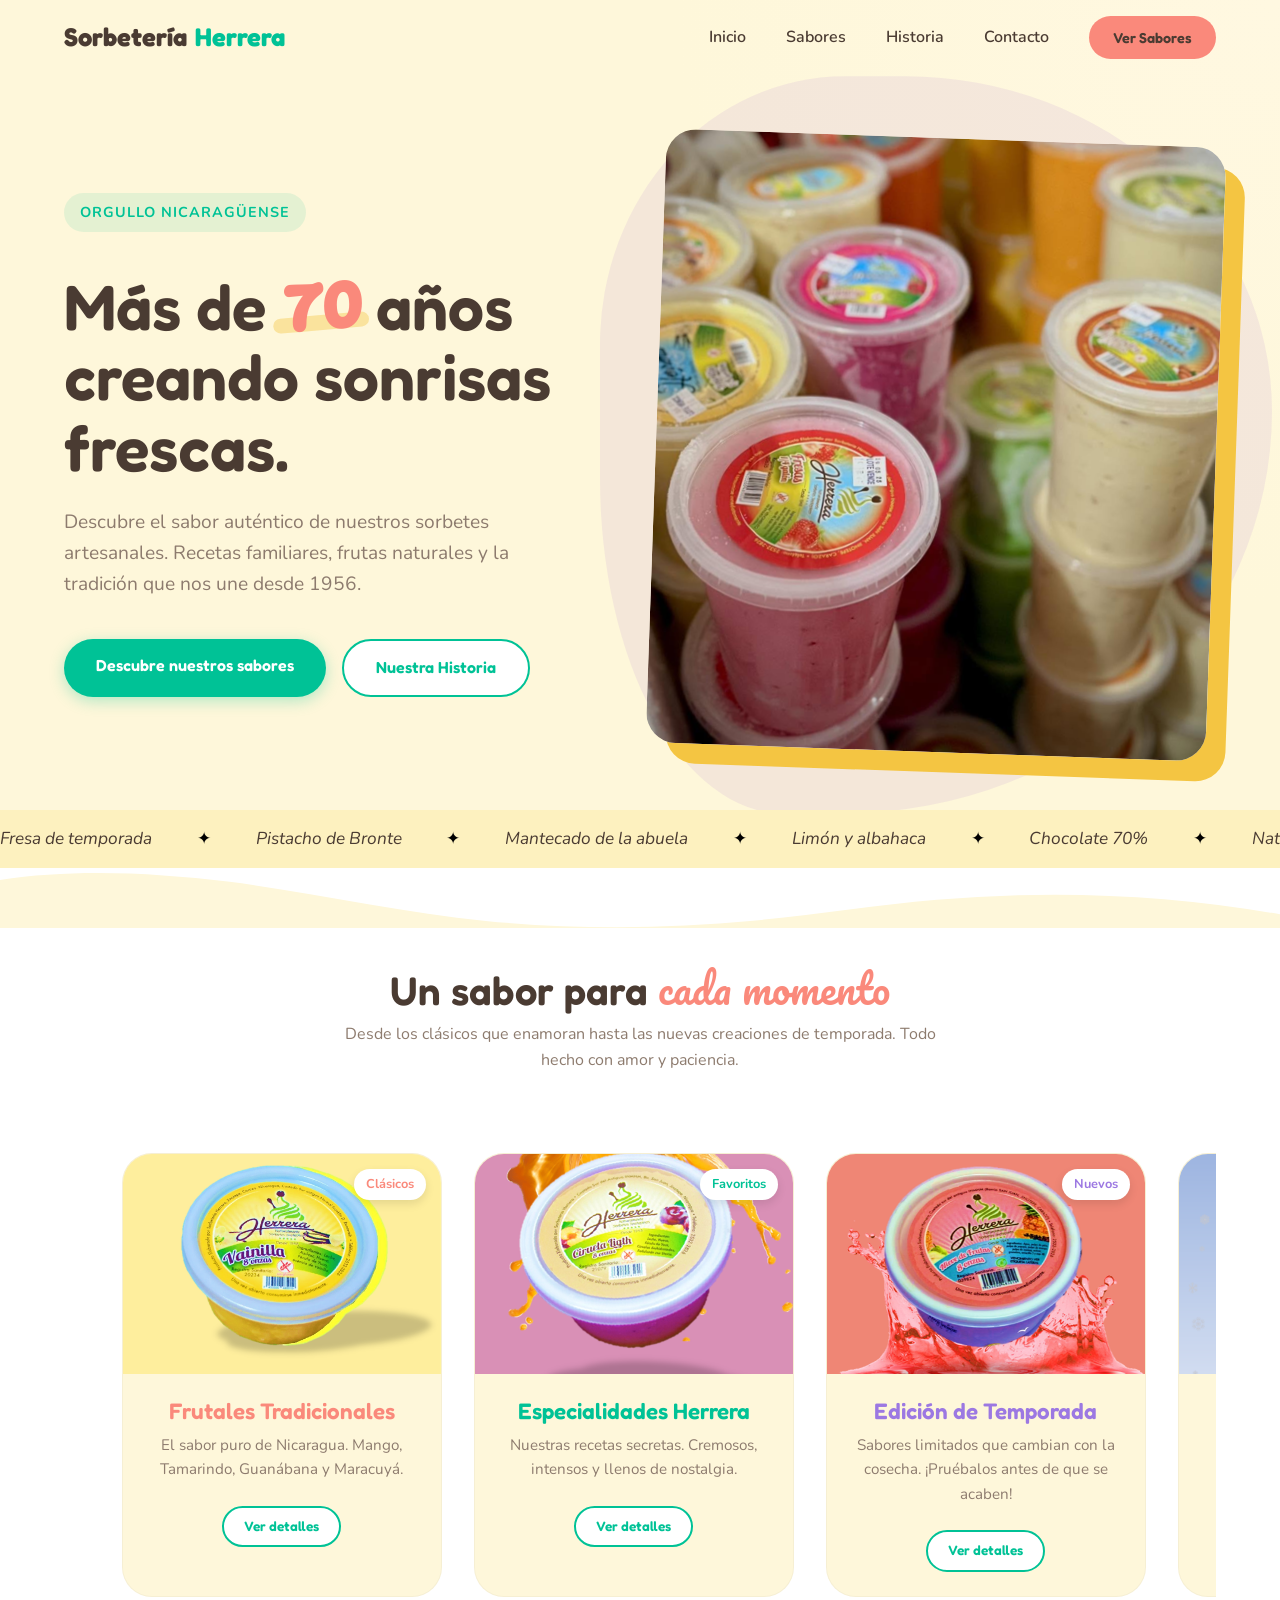
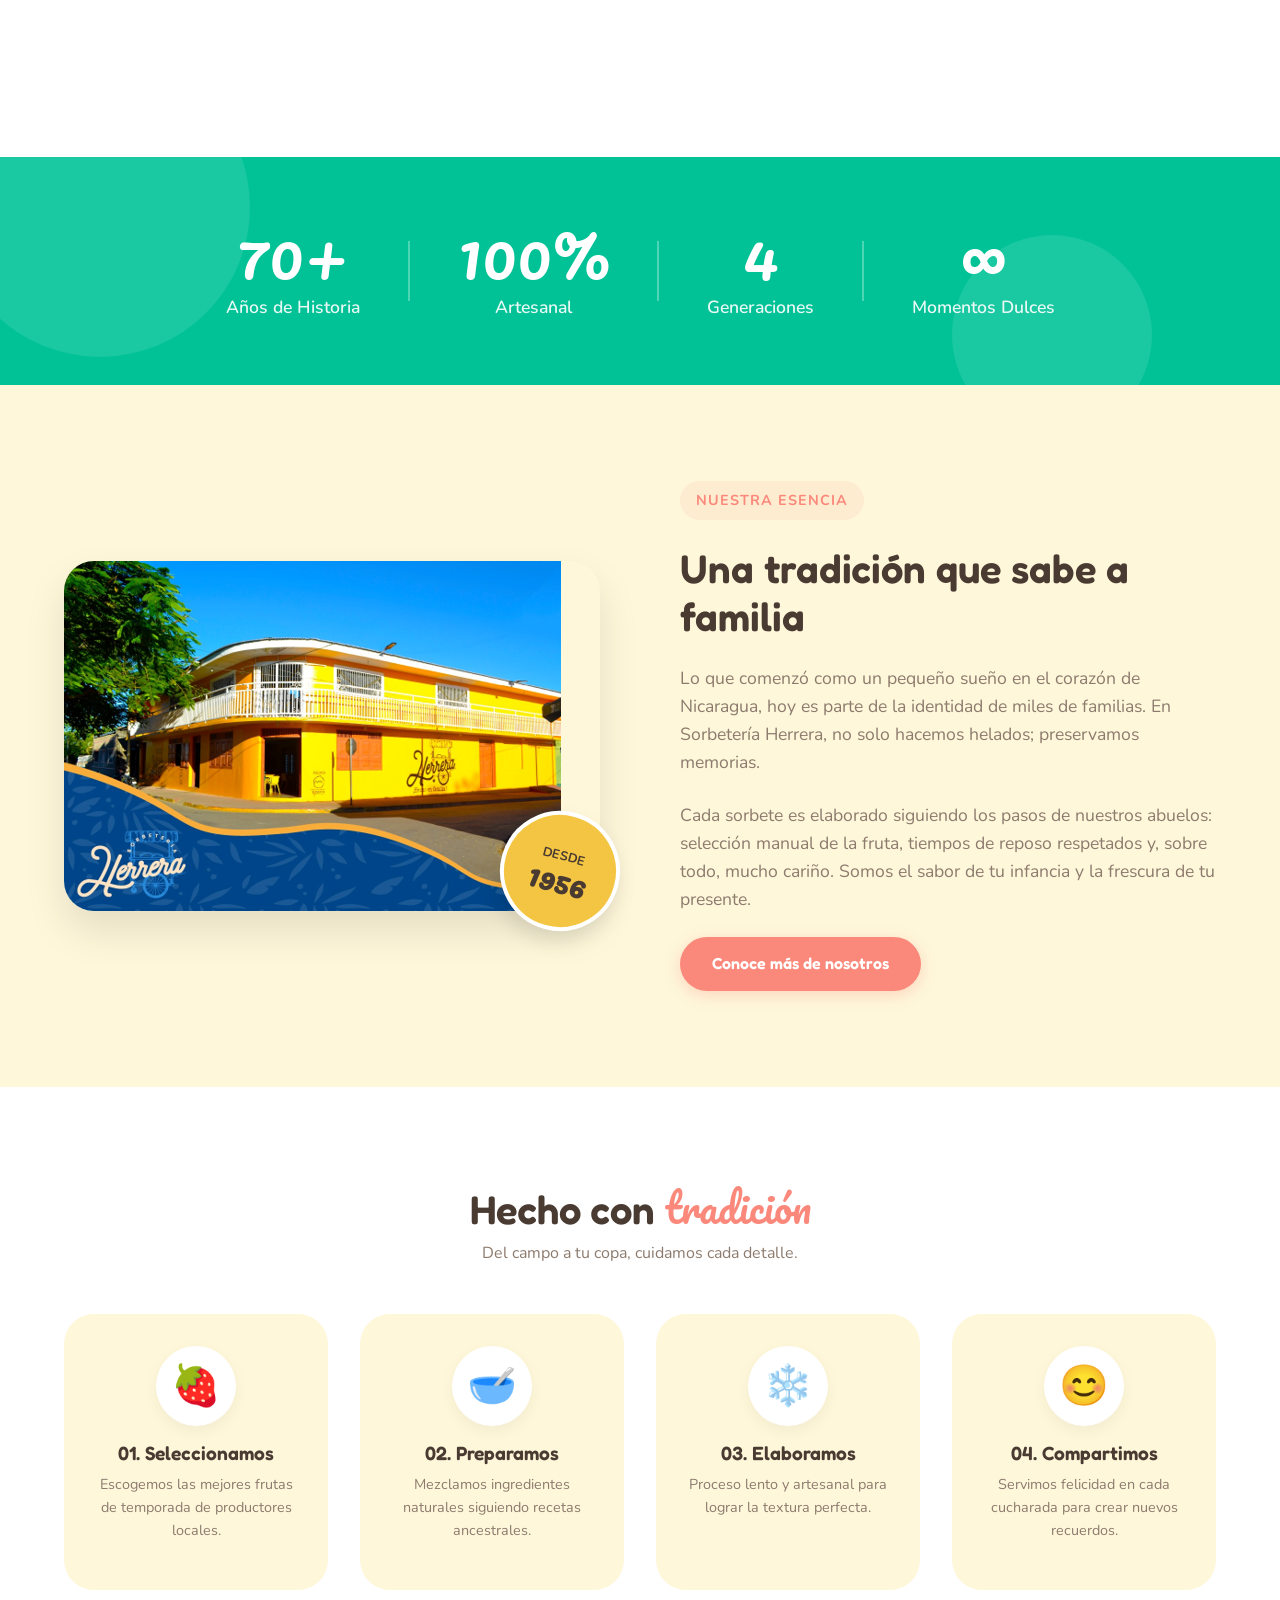
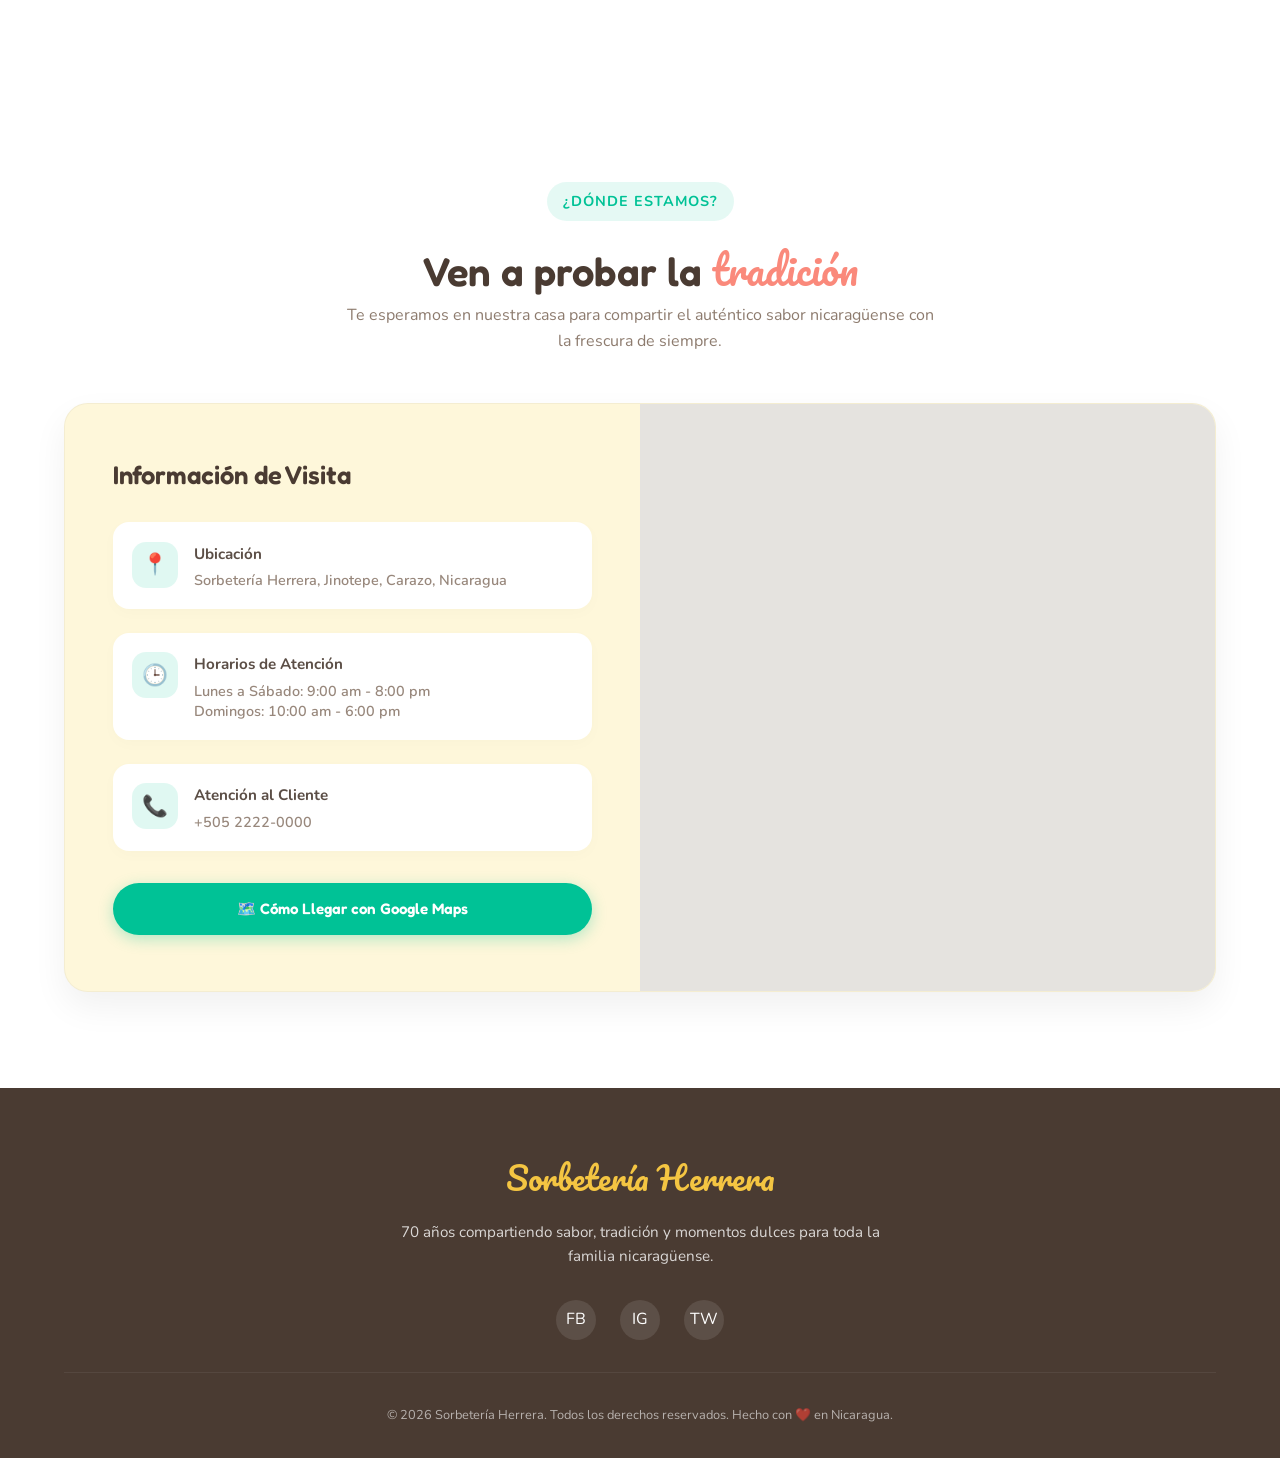
==== index.html @ e7872944 "Primer commit" ====
<!DOCTYPE html>
<html lang="es">
<head>
    <meta charset="UTF-8">
    <meta name="viewport" content="width=device-width, initial-scale=1.0">
    <title>Sorbetería Herrera | 70 Años de Tradición Nicaragüense</title>
    
    <!-- Fuentes Google Fonts -->
    <link rel="preconnect" href="https://fonts.googleapis.com">
    <link rel="preconnect" href="https://fonts.gstatic.com" crossorigin>
    <link href="https://fonts.googleapis.com/css2?family=Fredoka:wght@400;600&family=Nunito:wght@300;400;700&family=Pacifico&display=swap" rel="stylesheet">
    <!-- Estilos CSS -->
    <link rel="stylesheet" href="styles.css">
    
</head>
<body>

    <!-- 1. ENCABEZADO -->
    <header class="encabezado" id="inicio">
        <div class="contenedor encabezado-contenido">
            <a href="#" class="logo-marca">
                Sorbetería <span>Herrera</span>
            </a>
            <div class="menu-movil-toggle" onclick="alternarMenu()">☰</div>
            <nav class="navegacion-menu" id="nav-menu">
                <a href="#inicio" class="enlace-nav">Inicio</a>
                <a href="#productos" class="enlace-nav">Sabores</a>
                <a href="#nosotros" class="enlace-nav">Historia</a>
                <a href="#contacto" class="enlace-nav">Contacto</a>
                <a href="#productos" class="boton boton-nav-cta">Ver Sabores</a>
            </nav>
        </div>
    </header>

    <!-- 2. HERO -->
    <section class="seccion-hero">
        <!-- Elementos decorativos flotantes -->
        
        <div class="contenedor grid-hero">
            <div class="contenido-texto-hero elemento-aparece">
                <span class="etiqueta-tradicion">Orgullo Nicaragüense</span>
                <h1 class="titulo-hero">
                    Más de <span class="numero-destacado">70</span> años creando sonrisas frescas.
                </h1>
                <p class="subtitulo-hero">
                    Descubre el sabor auténtico de nuestros sorbetes artesanales. Recetas familiares, frutas naturales y la tradición que nos une desde 1956.
                </p>
                <div class="grupo-botones-hero">
                    <a href="#productos" class="boton boton-primario">Descubre nuestros sabores</a>
                    <a href="#nosotros" class="boton boton-secundario">Nuestra Historia</a>
                </div>
            </div>
            <div class="contenedor-imagen-hero elemento-aparece">
                <div class="forma-blob-hero"></div>
                <!-- Imagen placeholder de alta calidad -->
                <img src="/images/hero3.png" alt="Sorbetes artesanales de colores" class="imagen-principal-hero">
            </div>
        </div>
    </section>

    <!-- Cinta de sabores en marquesina -->
  <div class="cinta-sabores" aria-hidden="true">
    <div class="cinta-pista">
      <span class="cinta-grupo">
        Fresa de temporada <span class="separador">✦</span>
        Pistacho de Bronte <span class="separador">✦</span>
        Mantecado de la abuela <span class="separador">✦</span>
        Limón y albahaca <span class="separador">✦</span>
        Chocolate 70% <span class="separador">✦</span>
        Nata de obrador <span class="separador">✦</span>
        Mango vegano <span class="separador">✦</span>
        Turrón de Jijona <span class="separador">✦</span>
      </span>
      <span class="cinta-grupo">
        Fresa de temporada <span class="separador">✦</span>
        Pistacho de Bronte <span class="separador">✦</span>
        Mantecado de la abuela <span class="separador">✦</span>
        Limón y albahaca <span class="separador">✦</span>
        Chocolate 70% <span class="separador">✦</span>
        Nata de obrador <span class="separador">✦</span>
        Mango vegano <span class="separador">✦</span>
        Turrón de Jijona <span class="separador">✦</span>
      </span>
    </div>
  </div>


    <!-- 3. PRODUCTOS -->
    <section id="productos" class="seccion-productos">
        <!-- Onda SVG decorativa -->
        <div class="onda-divisoria">
            <svg data-name="Layer 1" xmlns="http://www.w3.org/2000/svg" viewBox="0 0 1200 120" preserveAspectRatio="none">
                <path d="M321.39,56.44c58-10.79,114.16-30.13,172-41.86,82.39-16.72,168.19-17.73,250.45-.39C823.78,31,906.67,72,985.66,92.83c70.05,18.48,146.53,26.09,214.34,3V0H0V27.35A600.21,600.21,0,0,0,321.39,56.44Z" class="relleno-forma"></path>
            </svg>
        </div>

        <div class="contenedor">
            <div class="encabezado-seccion">
                <h2 class="titulo-seccion">Un sabor para <span>cada momento</span></h2>
                <p style="color: var(--color-texto-suave); max-width: 600px; margin: 0 auto;">
                    Desde los clásicos que enamoran hasta las nuevas creaciones de temporada. Todo hecho con amor y paciencia.
                </p>
            </div>

            <div class="carrusel-productos">
                <!-- Tarjeta 1 -->
                <article class="tarjeta-sabor">
                    <div class="contenedor-imagen-tarjeta">
                        <span class="etiqueta-categoria">Clásicos</span>
                        <img src="/images/Trad.png" alt="Sorbetes Frutales">
                    </div>
                    <div class="contenido-tarjeta">
                        <h3 class="titulo-sabor">Frutales Tradicionales</h3>
                        <p class="desc-sabor">El sabor puro de Nicaragua. Mango, Tamarindo, Guanábana y Maracuyá.</p>
                        <a href="#" class="boton boton-secundario" style="padding: 8px 20px; font-size: 0.85rem;">Ver detalles</a>
                    </div>
                </article>

                <!-- Tarjeta 2 -->
                <article class="tarjeta-sabor">
                    <div class="contenedor-imagen-tarjeta">
                        <span class="etiqueta-categoria">Favoritos</span>
                        <img src="/images/light.png" alt="Especialidades">
                    </div>
                    <div class="contenido-tarjeta">
                        <h3 class="titulo-sabor">Especialidades Herrera</h3>
                        <p class="desc-sabor">Nuestras recetas secretas. Cremosos, intensos y llenos de nostalgia.</p>
                        <a href="#" class="boton boton-secundario" style="padding: 8px 20px; font-size: 0.85rem;">Ver detalles</a>
                    </div>
                </article>

                <!-- Tarjeta 3 -->
                <article class="tarjeta-sabor">
                    <div class="contenedor-imagen-tarjeta">
                        <span class="etiqueta-categoria">Nuevos</span>
                        <img src="/images/nieves.png" alt="Temporada">
                    </div>
                    <div class="contenido-tarjeta">
                        <h3 class="titulo-sabor">Edición de Temporada</h3>
                        <p class="desc-sabor">Sabores limitados que cambian con la cosecha. ¡Pruébalos antes de que se acaben!</p>
                        <a href="#" class="boton boton-secundario" style="padding: 8px 20px; font-size: 0.85rem;">Ver detalles</a>
                    </div>
                </article>

                <!-- Tarjeta 4 -->
                <article class="tarjeta-sabor">
                    <div class="contenedor-imagen-tarjeta">
                        <span class="etiqueta-categoria">Light</span>
                        <img src="/images/fantasia.png" alt="Línea Vitalidad">
                    </div>
                    <div class="contenido-tarjeta">
                        <h3 class="titulo-sabor">Línea Vitalidad</h3>
                        <p class="desc-sabor">Todo el sabor natural, sin azúcar añadida. Frescura consciente.</p>
                        <a href="#" class="boton boton-secundario" style="padding: 8px 20px; font-size: 0.85rem;">Ver detalles</a>
                    </div>
                </article>
            </div>
        </div>
    </section>

    <!-- 4. SECCIÓN DESTACADA 70 AÑOS -->
    <section class="seccion-destacada-70">
        <div class="blobs-fondo">
            <div class="blob blob-1"></div>
            <div class="blob blob-2"></div>
        </div>
        <div class="contenedor contenido-destacado">
            <div class="dato-visual">
                <span class="numero-grande">70+</span>
                <span class="texto-dato">Años de Historia</span>
            </div>
            <div class="separador-vertical"></div>
            <div class="dato-visual">
                <span class="numero-grande">100%</span>
                <span class="texto-dato">Artesanal</span>
            </div>
            <div class="separador-vertical"></div>
            <div class="dato-visual">
                <span class="numero-grande">4</span>
                <span class="texto-dato">Generaciones</span>
            </div>
            <div class="separador-vertical"></div>
            <div class="dato-visual">
                <span class="numero-grande">∞</span>
                <span class="texto-dato">Momentos Dulces</span>
            </div>
        </div>
    </section>

    <!-- 5. SOBRE NOSOTROS -->
    <section id="nosotros" class="seccion-nosotros">
        <div class="contenedor grid-nosotros">
            <div class="contenedor-foto-historia">
                <div class="marco-foto">
                    <img src="/images/local.png" alt="Taller artesanal familiar">
                </div>
                <div class="sello-flotante animacion-flotante">
                    <span class="sello-texto-peq">Desde</span>
                    <span class="sello-numero">1956</span>
                </div>
            </div>
            <div class="texto-nosotros">
                <span class="etiqueta-tradicion" style="background-color: rgba(250, 137, 123, 0.1); color: var(--color-coral);">Nuestra Esencia</span>
                <h2>Una tradición que sabe a familia</h2>
                <p>
                    Lo que comenzó como un pequeño sueño en el corazón de Nicaragua, hoy es parte de la identidad de miles de familias. En Sorbetería Herrera, no solo hacemos helados; preservamos memorias.
                </p>
                <p>
                    Cada sorbete es elaborado siguiendo los pasos de nuestros abuelos: selección manual de la fruta, tiempos de reposo respetados y, sobre todo, mucho cariño. Somos el sabor de tu infancia y la frescura de tu presente.
                </p>
                <a href="#contacto" class="boton boton-acento">Conoce más de nosotros</a>
            </div>
        </div>
    </section>

    <!-- 6. PROCESO ARTESANAL -->
    <section class="seccion-proceso">
        <div class="contenedor">
            <div class="encabezado-seccion">
                <h2 class="titulo-seccion">Hecho con <span>tradición</span></h2>
                <p style="color: var(--color-texto-suave);">Del campo a tu copa, cuidamos cada detalle.</p>
            </div>
            
            <div class="grid-pasos">
                <div class="paso-item">
                    <div class="icono-paso">🍓</div>
                    <h3 class="titulo-paso">01. Seleccionamos</h3>
                    <p class="desc-paso">Escogemos las mejores frutas de temporada de productores locales.</p>
                </div>
                <div class="paso-item">
                    <div class="icono-paso">🥣</div>
                    <h3 class="titulo-paso">02. Preparamos</h3>
                    <p class="desc-paso">Mezclamos ingredientes naturales siguiendo recetas ancestrales.</p>
                </div>
                <div class="paso-item">
                    <div class="icono-paso">❄️</div>
                    <h3 class="titulo-paso">03. Elaboramos</h3>
                    <p class="desc-paso">Proceso lento y artesanal para lograr la textura perfecta.</p>
                </div>
                <div class="paso-item">
                    <div class="icono-paso">😊</div>
                    <h3 class="titulo-paso">04. Compartimos</h3>
                    <p class="desc-paso">Servimos felicidad en cada cucharada para crear nuevos recuerdos.</p>
                </div>
            </div>
        </div>
    </section>

    

   <!-- 8. CONTACTO REDISEÑADO -->
<section id="contacto" class="seccion-contacto">
    <div class="contenedor">
        <div class="encabezado-seccion">
            <span class="etiqueta-tradicion" style="background-color: rgba(0, 194, 150, 0.1); color: var(--color-primario);">¿Dónde estamos?</span>
            <h2 class="titulo-seccion">Ven a probar la <span>tradición</span></h2>
            <p style="color: var(--color-texto-suave); max-width: 600px; margin: 0 auto;">
                Te esperamos en nuestra casa para compartir el auténtico sabor nicaragüense con la frescura de siempre.
            </p>
        </div>

        <div class="tarjeta-contacto-wrapper">
            <!-- Bloque de Información -->
            <div class="info-contacto-detalles">
                <h3 class="titulo-contacto-bloque">Información de Visita</h3>

                <div class="grid-datos-contacto">
                    <div class="tarjeta-dato-item">
                        <div class="icono-dato-insignia">📍</div>
                        <div class="texto-dato">
                            <strong>Ubicación</strong>
                            <p>Sorbetería Herrera, Jinotepe, Carazo, Nicaragua</p>
                        </div>
                    </div>

                    <div class="tarjeta-dato-item">
                        <div class="icono-dato-insignia">🕒</div>
                        <div class="texto-dato">
                            <strong>Horarios de Atención</strong>
                            <p>Lunes a Sábado: 9:00 am - 8:00 pm<br>Domingos: 10:00 am - 6:00 pm</p>
                        </div>
                    </div>

                    <div class="tarjeta-dato-item">
                        <div class="icono-dato-insignia">📞</div>
                        <div class="texto-dato">
                            <strong>Atención al Cliente</strong>
                            <p>+505 2222-0000</p>
                        </div>
                    </div>
                </div>

                <a href="https://maps.app.goo.gl/SorbeteriaHerrera" target="_blank" rel="noopener noreferrer" class="boton boton-primario boton-ruta-gmaps">
                    🗺️ Cómo Llegar con Google Maps
                </a>
            </div>

            <!-- Mapa Interactivo Integrado -->
            <div class="mapa-contacto-contenedor">
                <iframe 
                    src="https://www.google.com/maps/embed?pb=!1m18!1m12!1m3!1d3904.7989896209847!2d-86.19598409999999!3d11.849339499999997!2m3!1f0!2f0!3f0!3m2!1i1024!2i768!4f13.1!3m3!1m2!1s0x8f741cc77855c87f%3A0x3b6d005921fe5aa4!2sSorbeter%C3%ADa%20Herrera!5e0!3m2!1ses-419!2sni!4v1789853770017!5m2!1ses-419!2sni" 
                    width="100%" 
                    height="100%" 
                    style="border:0;" 
                    allowfullscreen="" 
                    loading="lazy" 
                    referrerpolicy="strict-origin-when-cross-origin">
                </iframe>
            </div>
        </div>
    </div>
</section>

    <!-- 9. FOOTER -->
    <footer class="pie-pagina">
        <div class="contenedor">
            <span class="logo-footer">Sorbetería Herrera</span>
            <p class="frase-footer">70 años compartiendo sabor, tradición y momentos dulces para toda la familia nicaragüense.</p>
            
            <div class="redes-sociales">
                <a href="#" class="icono-social" aria-label="Facebook">FB</a>
                <a href="#" class="icono-social" aria-label="Instagram">IG</a>
                <a href="#" class="icono-social" aria-label="Twitter">TW</a>
            </div>

            <div class="copyright">
                &copy; 2026 Sorbetería Herrera. Todos los derechos reservados. Hecho con ❤️ en Nicaragua.
            </div>
        </div>
    </footer>

    <script>
        // Script simple para manejar el menú sticky y el toggle móvil
        window.addEventListener('scroll', function() {
            const header = document.querySelector('.encabezado');
            if (window.scrollY > 50) {
                header.classList.add('scrolled');
            } else {
                header.classList.remove('scrolled');
            }
        });

        function alternarMenu() {
            const menu = document.getElementById('nav-menu');
            menu.classList.toggle('activo');
        }
    </script>
</body>
</html>
---- styles.css ----
:root{

     --color-primario: #00C296;      /* Verde Turquesa */
            --color-coral: #FA897B;         /* Fresa/Coral */
            --color-vainilla: #F4C542;      /* Amarillo Vainilla */
            --color-lila: #CCABD8;          /* Lila Pastel */
            
            /* Neutros Cálidos */
            --color-fondo: #FEF7DA;         /* Crema muy suave */
            --color-blanco: #FFFFFF;
            --color-texto-principal: #4A3B32; /* Marrón oscuro/Chocolatoso */
            --color-texto-suave: #8D7B6E;   /* Gris cálido */
            --color-sombra: rgba(74, 59, 50, 0.08);
            
            /* Tipografías */
            --fuente-titulos: 'Fredoka', sans-serif; /* Redondeada y amigable */
            --fuente-acento: 'Pacifico', cursive;   /* Manuscrita para detalles */
            --fuente-cuerpo: 'Nunito', sans-serif;  /* Lectura clara */

            /* Espaciado y Bordes */
            --radio-borde-grande: 30px;
            --radio-borde-pequeno: 12px;
            --contenedor-ancho: 1200px;
            --espaciado-vertical: 6rem;
        


}
           

        * {
            margin: 0;
            padding: 0;
            box-sizing: border-box;
        }

        html {
            scroll-behavior: smooth;
        }

        body {
            font-family: var(--fuente-cuerpo);
            background-color: var(--color-fondo);
            color: var(--color-texto-principal);
            line-height: 1.6;
            overflow-x: hidden;
        }

        h1, h2, h3, h4 {
            font-family: var(--fuente-titulos);
            font-weight: 600;
            line-height: 1.2;
        }

        p {
            margin-bottom: 1rem;
        }

        a {
            text-decoration: none;
            color: inherit;
            transition: all 0.3s ease;
        }

        ul {
            list-style: none;
        }

        img {
            max-width: 100%;
            height: auto;
            display: block;
        }

        .contenedor {
            width: 90%;
            max-width: var(--contenedor-ancho);
            margin: 0 auto;
            position: relative;
        }

        /* Utilidades de Animación */
        @keyframes flotar {
            0%, 100% { transform: translateY(0); }
            50% { transform: translateY(-10px); }
        }

        @keyframes aparecer-arriba {
            from { opacity: 0; transform: translateY(30px); }
            to { opacity: 1; transform: translateY(0); }
        }
        @keyframes desplazar-cinta{
  to{ transform:translateX(-50%); }
}

        .animacion-flotante {
            animation: flotar 4s ease-in-out infinite;
        }

        .elemento-aparece {
            animation: aparecer-arriba 0.8s ease-out forwards;
        }

        /* Respetar preferencias de movimiento reducido */
        @media (prefers-reduced-motion: reduce) {
            * {
                animation-duration: 0.01ms !important;
                animation-iteration-count: 1 !important;
                transition-duration: 0.01ms !important;
                scroll-behavior: auto !important;
            }
        }

        /* Botones Globales */
        .boton {
            display: inline-block;
            padding: 14px 32px;
            border-radius: 50px;
            font-family: var(--fuente-titulos);
            font-weight: 600;
            font-size: 1rem;
            cursor: pointer;
            border: none;
            transition: transform 0.3s cubic-bezier(0.175, 0.885, 0.32, 1.275), box-shadow 0.3s ease;
            text-align: center;
        }

        .boton:hover {
            transform: translateY(-4px);
            box-shadow: 0 10px 20px rgba(0,0,0,0.1);
        }

        .boton-primario {
            background-color: var(--color-primario);
            color: var(--color-blanco);
            box-shadow: 0 4px 15px rgba(0, 194, 150, 0.3);
        }

        .boton-secundario {
            background-color: var(--color-blanco);
            color: var(--color-primario);
            border: 2px solid var(--color-primario);
        }
        
        .boton-acento {
            background-color: var(--color-coral);
            color: var(--color-blanco);
            box-shadow: 0 4px 15px rgba(250, 137, 123, 0.3);
        }

        /* ========================================
           INICIO: ENCABEZADO
        ========================================= */
        .encabezado {
            position: fixed;
            top: 0;
            left: 0;
            width: 100%;
            z-index: 1000;
            padding: 1rem 0;
            transition: all 0.4s ease;
            background-color: transparent;
        }

        .encabezado.scrolled {
            background-color: rgba(255, 253, 247, 0.95);
            backdrop-filter: blur(10px);
            box-shadow: 0 4px 20px var(--color-sombra);
            padding: 0.8rem 0;
        }

        .encabezado-contenido {
            display: flex;
            justify-content: space-between;
            align-items: center;
        }

        .logo-marca {
            font-family: var(--fuente-titulos);
            font-size: 1.6rem;
            font-weight: 700;
            color: var(--color-texto-principal);
            display: flex;
            align-items: center;
            gap: 8px;
        }

        .logo-marca span {
            color: var(--color-primario);
        }

        .navegacion-menu {
            display: flex;
            gap: 2.5rem;
            align-items: center;
        }

        .enlace-nav {
            font-weight: 600;
            font-size: 1rem;
            color: var(--color-texto-principal);
            position: relative;
        }

        .enlace-nav::after {
            content: '';
            position: absolute;
            bottom: -4px;
            left: 0;
            width: 0;
            height: 3px;
            background-color: var(--color-vainilla);
            border-radius: 2px;
            transition: width 0.3s ease;
        }

        .enlace-nav:hover::after {
            width: 100%;
        }

        .boton-nav-cta {
            padding: 10px 24px;
            font-size: 0.9rem;
            background-color: var(--color-coral);
            color: var(--color-texto-principal);
        }

        .menu-movil-toggle {
            display: none;
            font-size: 1.8rem;
            cursor: pointer;
            color: var(--color-texto-principal);
        }
        /* ========================================
           FIN: ENCABEZADO
        ========================================= */

        /* ========================================
           INICIO: HERO
        ========================================= */
        .seccion-hero {
            position: relative;
            min-height: 90vh;
            display: flex;
            align-items: center;
            padding-top: 80px; /* Compensar header fijo */
            overflow: hidden;
            background: radial-gradient(circle at top right, #fff8e1 0%, var(--color-fondo) 40%);
        }

        .grid-hero {
            display: grid;
            grid-template-columns: 1fr 1fr;
            gap: 2rem;
            align-items: center;
        }

        .contenido-texto-hero {
            z-index: 2;
        }

        .etiqueta-tradicion {
            display: inline-block;
            background-color: rgba(0, 194, 150, 0.1);
            color: var(--color-primario);
            padding: 8px 16px;
            border-radius: 20px;
            font-weight: 700;
            font-size: 0.9rem;
            margin-bottom: 1.5rem;
            letter-spacing: 1px;
            text-transform: uppercase;
        }

        .titulo-hero {
            font-size: clamp(2.5rem, 5vw, 4.5rem);
            color: var(--color-texto-principal);
            margin-bottom: 1.5rem;
            line-height: 1.1;
        }

        .numero-destacado {
            display: inline-block;
            color: var(--color-coral);
            font-family: var(--fuente-acento);
            font-size: 1.2em;
            position: relative;
            transform: rotate(-5deg);
        }

        .numero-destacado::after {
            content: '';
            position: absolute;
            bottom: 10px;
            left: -10px;
            width: 120%;
            height: 15px;
            background-color: var(--color-vainilla);
            opacity: 0.4;
            z-index: -1;
            border-radius: 10px;
        }

        .subtitulo-hero {
            font-size: 1.2rem;
            color: var(--color-texto-suave);
            margin-bottom: 2.5rem;
            max-width: 500px;
        }

        .grupo-botones-hero {
            display: flex;
            gap: 1rem;
            flex-wrap: wrap;
        }

        .contenedor-imagen-hero {
            position: relative;
            z-index: 1;
        }

        .forma-blob-hero {
            position: absolute;
            top: 50%;
            left: 50%;
            transform: translate(-50%, -50%);
            width: 120%;
            height: 120%;
            background-color: rgba(204, 171, 216, 0.2); /* Lila suave */
            border-radius: 40% 60% 70% 30% / 40% 50% 60% 50%;
            z-index: -1;
            animation: flotar 8s ease-in-out infinite alternate;
        }

        .imagen-principal-hero {
            border-radius: var(--radio-borde-grande);
            box-shadow: 20px 20px 0px var(--color-vainilla);
            transform: rotate(2deg);
            transition: transform 0.5s ease;
        }

        .imagen-principal-hero:hover {
            transform: rotate(0deg) scale(1.02);
        }

        /* Elementos decorativos flotantes */
        .decoracion-flotante {
            position: absolute;
            z-index: 0;
            opacity: 0.6;
        }
        .dec-1 { top: 10%; left: 5%; width: 50px; animation-delay: 0s; }
        .dec-2 { bottom: 15%; right: 10%; width: 70px; animation-delay: 1s; }
        .dec-3 { top: 20%; right: 45%; width: 40px; animation-delay: 2s; }

        /* ========================================
           FIN: HERO
        ========================================= */
/* ---------------------------------------------------------------------
   05 · CINTA DE SABORES (MARQUESINA)
--------------------------------------------------------------------- */
.cinta-sabores{
  background:#FDF1BF;
  color:var(--color-crema);
  overflow:hidden;
  padding-block:.95rem;
}
.cinta-pista{
  display:flex; width:max-content;
  animation:desplazar-cinta 34s linear infinite;
}
.cinta-sabores:hover .cinta-pista{ animation-play-state:paused; }
.cinta-grupo{
  display:flex; align-items:center; gap:2.8rem;
  padding-right:2.8rem;
  font-family:var(--tipografia-titulo);
  font-style:italic; font-size:1.08rem;
  white-space:nowrap;
}
.cinta-grupo .separador{ color:black; font-style:normal; }
        /* ========================================
           INICIO: PRODUCTOS
        ========================================= */
        .seccion-productos {
            padding: var(--espaciado-vertical) 0;
            background-color: var(--color-blanco);
            position: relative;
            overflow: hidden;
        }

        /* Onda divisoria superior */
        .onda-divisoria {
            position: absolute;
            top: 0;
            left: 0;
            width: 100%;
            overflow: hidden;
            line-height: 0;
            transform: rotate(180deg);
        }

        .onda-divisoria svg {
            position: relative;
            display: block;
            width: calc(100% + 1.3px);
            height: 60px;
        }

        .onda-divisoria .relleno-forma {
            fill: var(--color-fondo);
        }

        .encabezado-seccion {
            text-align: center;
            margin-bottom: 3rem;
            position: relative;
            z-index: 2;
        }

        .titulo-seccion {
            font-size: 2.5rem;
            color: var(--color-texto-principal);
            margin-bottom: 0.5rem;
        }

        .titulo-seccion span {
            color: var(--color-coral);
            font-family: var(--fuente-acento);
            font-weight: 400;
        }

        .carrusel-productos {
            display: flex;
            gap: 2rem;
            overflow-x: auto;
            padding: 2rem 5% 4rem 5%; /* Padding inferior grande para sombra hover */
            scroll-snap-type: x mandatory;
            -webkit-overflow-scrolling: touch;
            scrollbar-width: none;
        }

        .carrusel-productos::-webkit-scrollbar {
            display: none;
        }

        .tarjeta-sabor {
            flex: 0 0 320px;
            scroll-snap-align: center;
            background-color: var(--color-fondo);
            border-radius: var(--radio-borde-grande);
            overflow: hidden;
            position: relative;
            transition: all 0.4s cubic-bezier(0.175, 0.885, 0.32, 1.275);
            border: 1px solid rgba(0,0,0,0.03);
        }

        .tarjeta-sabor:hover {
            transform: translateY(-15px);
            box-shadow: 0 20px 40px rgba(0,0,0,0.1);
        }

        .contenedor-imagen-tarjeta {
            height: 220px;
            overflow: hidden;
            position: relative;
        }

        .contenedor-imagen-tarjeta img {
            width: 100%;
            height: 100%;
            object-fit: cover;
            transition: transform 0.5s ease;
        }

        .tarjeta-sabor:hover .contenedor-imagen-tarjeta img {
            transform: scale(1.1);
        }

        .etiqueta-categoria {
            position: absolute;
            top: 15px;
            right: 15px;
            background-color: var(--color-blanco);
            padding: 5px 12px;
            border-radius: 20px;
            font-size: 0.8rem;
            font-weight: 700;
            box-shadow: 0 4px 10px rgba(0,0,0,0.1);
        }

        .contenido-tarjeta {
            padding: 1.5rem;
            text-align: center;
        }

        .titulo-sabor {
            font-size: 1.4rem;
            margin-bottom: 0.5rem;
            color: var(--color-texto-principal);
        }

        .desc-sabor {
            font-size: 0.95rem;
            color: var(--color-texto-suave);
            margin-bottom: 1.5rem;
        }

        /* Variaciones de color por tarjeta (usando nth-child para demo) */
        .tarjeta-sabor:nth-child(1) .titulo-sabor { color: var(--color-coral); }
        .tarjeta-sabor:nth-child(1) .etiqueta-categoria { color: var(--color-coral); }
        
        .tarjeta-sabor:nth-child(2) .titulo-sabor { color: var(--color-primario); }
        .tarjeta-sabor:nth-child(2) .etiqueta-categoria { color: var(--color-primario); }

        .tarjeta-sabor:nth-child(3) .titulo-sabor { color: #9C78E2; } /* Lila más fuerte */
        .tarjeta-sabor:nth-child(3) .etiqueta-categoria { color: #9C78E2; }

        .tarjeta-sabor:nth-child(4) .titulo-sabor { color: var(--color-vainilla); text-shadow: 0 1px 1px rgba(0,0,0,0.1); }
        .tarjeta-sabor:nth-child(4) .etiqueta-categoria { color: #dcb33b; }

        /* ========================================
           FIN: PRODUCTOS
        ========================================= */

        /* ========================================
           INICIO: SECCIÓN DESTACADA (70 AÑOS)
        ========================================= */
        .seccion-destacada-70 {
            padding: 4rem 0;
            background-color: var(--color-primario);
            color: var(--color-blanco);
            position: relative;
            overflow: hidden;
            text-align: center;
        }

        .blobs-fondo {
            position: absolute;
            top: 0;
            left: 0;
            width: 100%;
            height: 100%;
            pointer-events: none;
        }

        .blob {
            position: absolute;
            background: rgba(255,255,255,0.1);
            border-radius: 50%;
        }

        .blob-1 { width: 300px; height: 300px; top: -100px; left: -50px; }
        .blob-2 { width: 200px; height: 200px; bottom: -50px; right: 10%; }

        .contenido-destacado {
            position: relative;
            z-index: 2;
            display: flex;
            justify-content: center;
            align-items: center;
            flex-wrap: wrap;
            gap: 3rem;
        }

        .dato-visual {
            display: flex;
            flex-direction: column;
            align-items: center;
        }

        .numero-grande {
            font-family: var(--fuente-acento);
            font-size: 4rem;
            line-height: 1;
            margin-bottom: 0.5rem;
        }

        .texto-dato {
            font-weight: 600;
            font-size: 1.1rem;
            opacity: 0.9;
        }

        .separador-vertical {
            width: 2px;
            height: 60px;
            background-color: rgba(255,255,255,0.3);
            display: none; /* Oculto en móvil */
        }

        @media (min-width: 768px) {
            .separador-vertical { display: block; }
        }

        /* ========================================
           FIN: SECCIÓN DESTACADA
        ========================================= */

        /* ========================================
           INICIO: SOBRE NOSOTROS
        ========================================= */
        .seccion-nosotros {
            padding: var(--espaciado-vertical) 0;
            background-color: var(--color-fondo);
        }

        .grid-nosotros {
            display: grid;
            grid-template-columns: 1fr;
            gap: 3rem;
            align-items: center;
        }

        @media (min-width: 992px) {
            .grid-nosotros {
                grid-template-columns: 1fr 1fr;
                gap: 5rem;
            }
        }

        .contenedor-foto-historia {
            position: relative;
        }

        .marco-foto {
            border-radius: var(--radio-borde-grande);
            overflow: hidden;
            box-shadow: 0 20px 40px rgba(0,0,0,0.1);
            position: relative;
            z-index: 1;
        }

        .sello-flotante {
            position: absolute;
            bottom: -20px;
            right: -20px;
            background-color: var(--color-vainilla);
            color: var(--color-texto-principal);
            width: 120px;
            height: 120px;
            border-radius: 50%;
            display: flex;
            flex-direction: column;
            justify-content: center;
            align-items: center;
            text-align: center;
            font-weight: 700;
            box-shadow: 0 10px 20px rgba(0,0,0,0.1);
            z-index: 2;
            transform: rotate(15deg);
            border: 4px solid var(--color-blanco);
        }

        .sello-texto-peq {
            font-size: 0.8rem;
            text-transform: uppercase;
        }
        
        .sello-numero {
            font-size: 1.8rem;
            font-family: var(--fuente-acento);
            line-height: 1;
        }

        .texto-nosotros h2 {
            font-size: 2.5rem;
            margin-bottom: 1.5rem;
            color: var(--color-texto-principal);
        }

        .texto-nosotros p {
            color: var(--color-texto-suave);
            font-size: 1.1rem;
            margin-bottom: 1.5rem;
        }

        /* ========================================
           FIN: SOBRE NOSOTROS
        ========================================= */

        /* ========================================
           INICIO: PROCESO ARTESANAL
        ========================================= */
        .seccion-proceso {
            padding: var(--espaciado-vertical) 0;
            background-color: #fff;
        }

        .grid-pasos {
            display: grid;
            grid-template-columns: repeat(auto-fit, minmax(220px, 1fr));
            gap: 2rem;
            margin-top: 3rem;
        }

        .paso-item {
            text-align: center;
            padding: 2rem;
            border-radius: var(--radio-borde-grande);
            background-color: var(--color-fondo);
            transition: transform 0.3s ease;
        }

        .paso-item:hover {
            transform: translateY(-10px);
            background-color: #fff;
            box-shadow: 0 10px 30px var(--color-sombra);
        }

        .icono-paso {
            font-size: 2.5rem;
            margin-bottom: 1rem;
            display: inline-block;
            background-color: var(--color-blanco);
            width: 80px;
            height: 80px;
            line-height: 80px;
            border-radius: 50%;
            box-shadow: 0 5px 15px rgba(0,0,0,0.05);
            color: var(--color-primario);
        }

        .paso-item:nth-child(2) .icono-paso { color: var(--color-coral); }
        .paso-item:nth-child(3) .icono-paso { color: var(--color-vainilla); }
        .paso-item:nth-child(4) .icono-paso { color: var(--color-lila); }

        .titulo-paso {
            font-size: 1.2rem;
            margin-bottom: 0.5rem;
            color: var(--color-texto-principal);
        }

        .desc-paso {
            font-size: 0.9rem;
            color: var(--color-texto-suave);
        }

        /* ========================================
           FIN: PROCESO ARTESANAL
        ========================================= */

        
  /* ========================================
   INICIO: CONTACTO REDISEÑADO
========================================= */
.seccion-contacto {
    padding: var(--espaciado-vertical) 0;
    background-color: var(--color-blanco);
}

.tarjeta-contacto-wrapper {
    display: grid;
    grid-template-columns: 1fr;
    background-color: var(--color-fondo);
    border-radius: 24px;
    overflow: hidden;
    box-shadow: 0 15px 35px rgba(0, 0, 0, 0.06);
    border: 1px solid rgba(0, 0, 0, 0.04);
    margin-top: 2.5rem;
}

@media (min-width: 992px) {
    .tarjeta-contacto-wrapper {
        grid-template-columns: 1fr 1fr;
        min-height: 480px;
    }
}

/* Columna de Información */
.info-contacto-detalles {
    padding: 2.5rem 2rem;
    display: flex;
    flex-direction: column;
    justify-content: space-between;
}

@media (min-width: 768px) {
    .info-contacto-detalles {
        padding: 3.5rem 3rem;
    }
}

.titulo-contacto-bloque {
    font-size: 1.6rem;
    color: var(--color-texto-principal);
    margin-bottom: 2rem;
    font-family: var(--fuente-titulos);
}

.grid-datos-contacto {
    display: flex;
    flex-direction: column;
    gap: 1.5rem;
    margin-bottom: 2rem;
}

.tarjeta-dato-item {
    display: flex;
    align-items: flex-start;
    gap: 1rem;
    padding: 1.2rem;
    background-color: var(--color-blanco);
    border-radius: 16px;
    box-shadow: 0 4px 15px rgba(0, 0, 0, 0.02);
    transition: transform 0.3s ease, box-shadow 0.3s ease;
}

.tarjeta-dato-item:hover {
    transform: translateY(-2px);
    box-shadow: 0 8px 20px rgba(0, 0, 0, 0.05);
}

.icono-dato-insignia {
    width: 46px;
    height: 46px;
    background-color: rgba(0, 194, 150, 0.12);
    border-radius: 14px;
    display: flex;
    align-items: center;
    justify-content: center;
    font-size: 1.3rem;
    flex-shrink: 0;
}

.texto-dato strong {
    display: block;
    font-size: 0.95rem;
    color: var(--color-texto-principal);
    margin-bottom: 0.25rem;
}

.texto-dato p {
    margin: 0;
    font-size: 0.9rem;
    color: var(--color-texto-suave);
    line-height: 1.4;
}

.boton-ruta-gmaps {
    text-align: center;
    display: block;
    width: 100%;
    padding: 14px 20px;
    font-size: 0.95rem;
}

/* Columna de Mapa */
.mapa-contacto-contenedor {
    width: 100%;
    height: 320px;
    position: relative;
    background-color: #e5e3df;
}

@media (min-width: 992px) {
    .mapa-contacto-contenedor {
        height: 100%;
        min-height: 100%;
    }
}

.mapa-contacto-contenedor iframe {
    width: 100%;
    height: 100%;
    border: 0;
}
/* ========================================
   FIN: CONTACTO REDISEÑADO
========================================= */

        /* ========================================
           INICIO: FOOTER
        ========================================= */
        .pie-pagina {
            background-color: var(--color-texto-principal);
            color: var(--color-blanco);
            padding: 4rem 0 2rem 0;
            text-align: center;
        }

        .logo-footer {
            font-family: var(--fuente-acento);
            font-size: 2rem;
            margin-bottom: 1rem;
            display: block;
            color: var(--color-vainilla);
        }

        .frase-footer {
            max-width: 500px;
            margin: 0 auto 2rem auto;
            opacity: 0.8;
            font-size: 0.95rem;
        }

        .redes-sociales {
            display: flex;
            justify-content: center;
            gap: 1.5rem;
            margin-bottom: 2rem;
        }

        .icono-social {
            width: 40px;
            height: 40px;
            background-color: rgba(255,255,255,0.1);
            border-radius: 50%;
            display: flex;
            align-items: center;
            justify-content: center;
            transition: background-color 0.3s ease;
        }

        .icono-social:hover {
            background-color: var(--color-primario);
        }

        .copyright {
            border-top: 1px solid rgba(255,255,255,0.1);
            padding-top: 2rem;
            font-size: 0.8rem;
            opacity: 0.6;
        }

        /* ========================================
           FIN: FOOTER
        ========================================= */

        /* ========================================
           RESPONSIVE DESIGN
        ========================================= */
        @media (max-width: 768px) {
            .navegacion-menu {
                display: none;
                position: absolute;
                top: 100%;
                left: 0;
                width: 100%;
                background-color: var(--color-blanco);
                flex-direction: column;
                padding: 2rem;
                box-shadow: 0 10px 20px rgba(0,0,0,0.1);
                text-align: center;
                border-top: 1px solid #eee;
            }

            .navegacion-menu.activo {
                display: flex;
            }

            .menu-movil-toggle {
                display: block;
            }

            .grid-hero {
                grid-template-columns: 1fr;
                text-align: center;
            }

            .contenido-texto-hero {
                order: 2;
            }

            .contenedor-imagen-hero {
                order: 1;
                margin-bottom: 2rem;
            }

            .grupo-botones-hero {
                justify-content: center;
            }

            .titulo-hero {
                font-size: 2.5rem;
            }

            .seccion-destacada-70 {
                padding: 3rem 0;
            }

            .dato-visual {
                margin-bottom: 1rem;
            }
        }
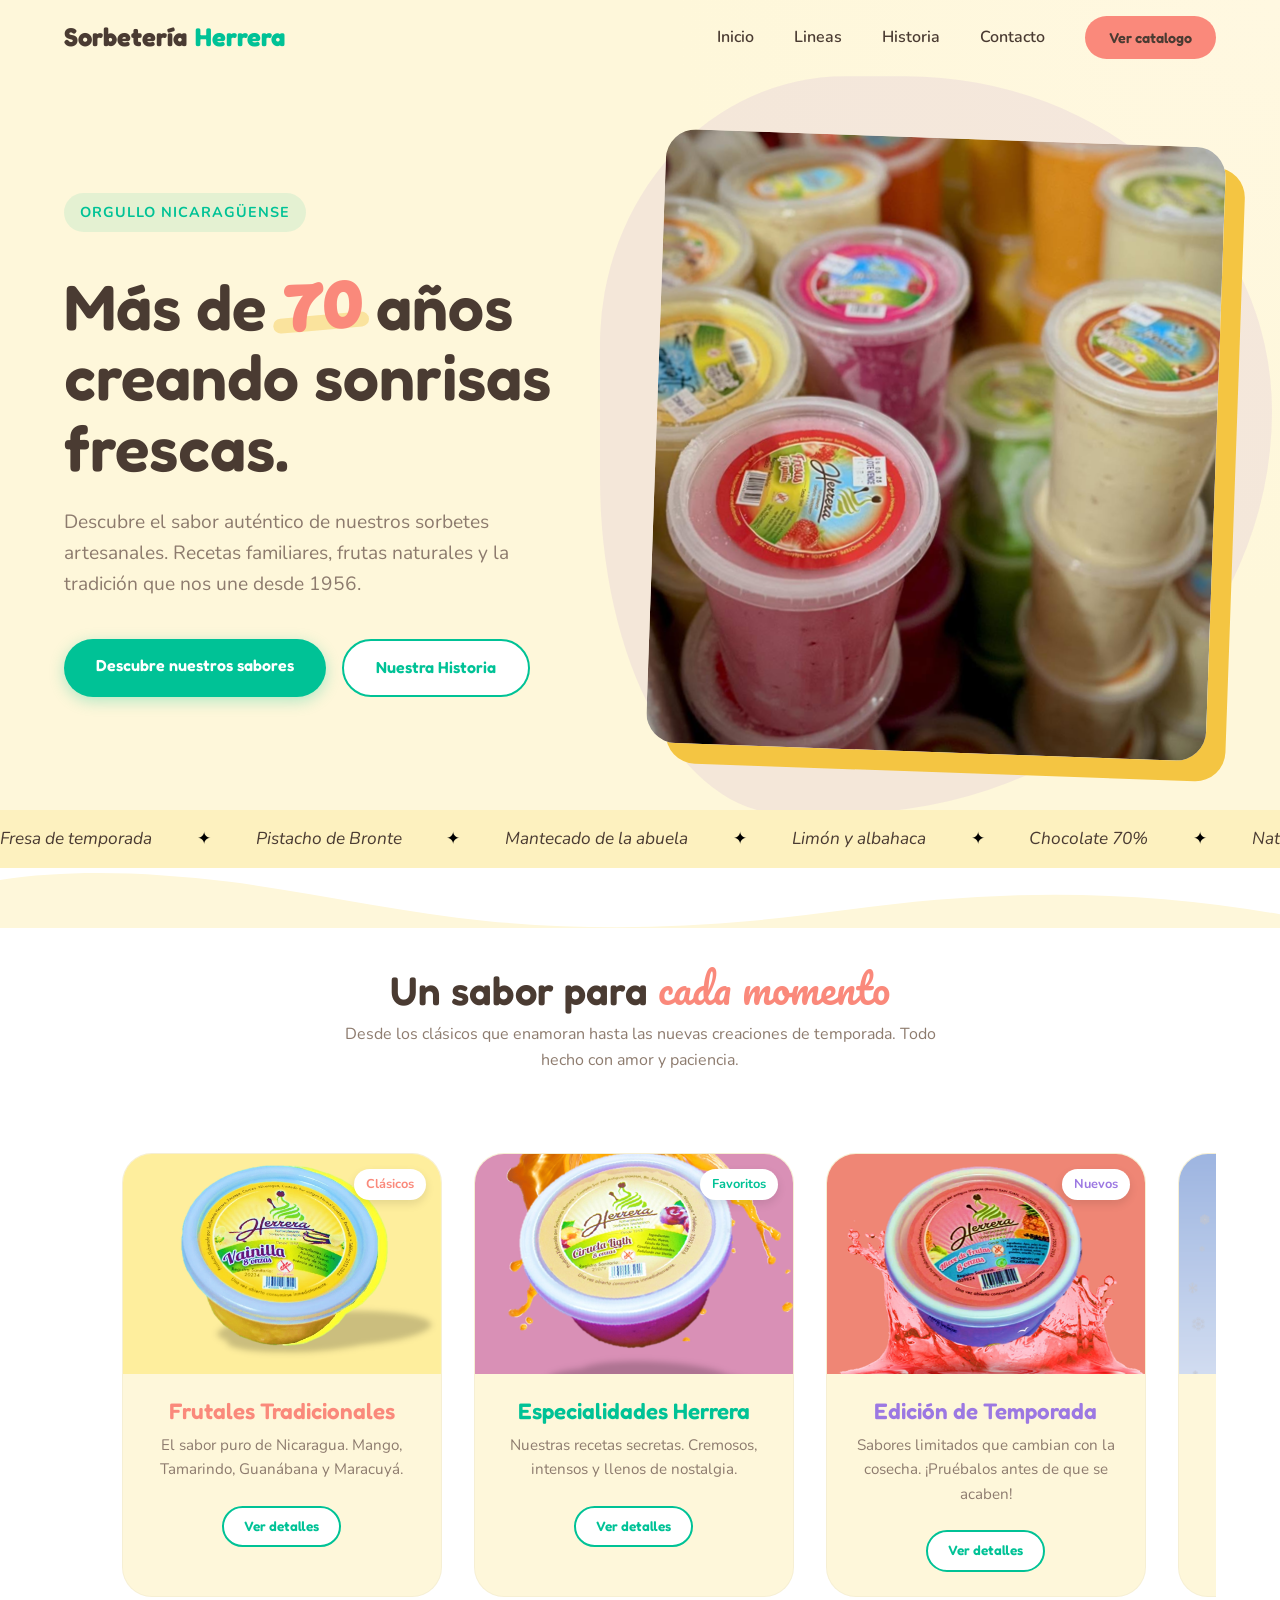
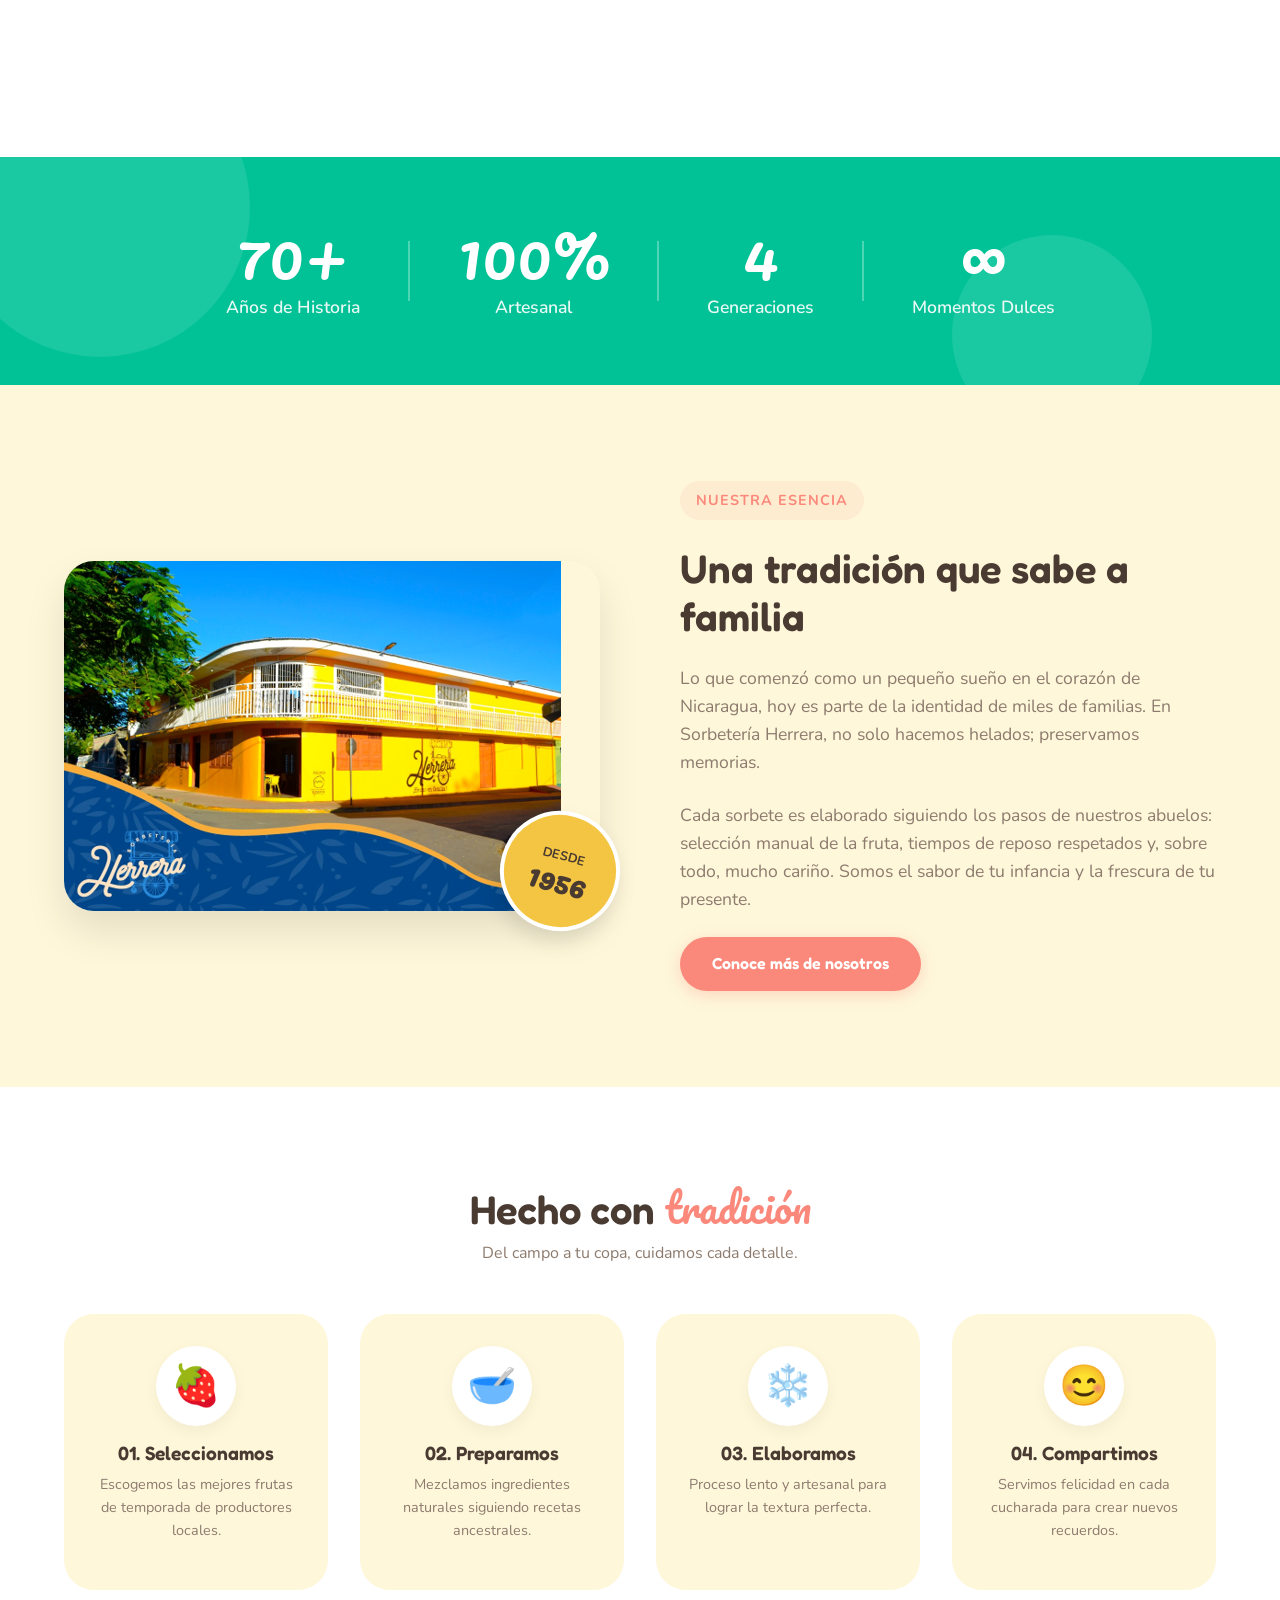
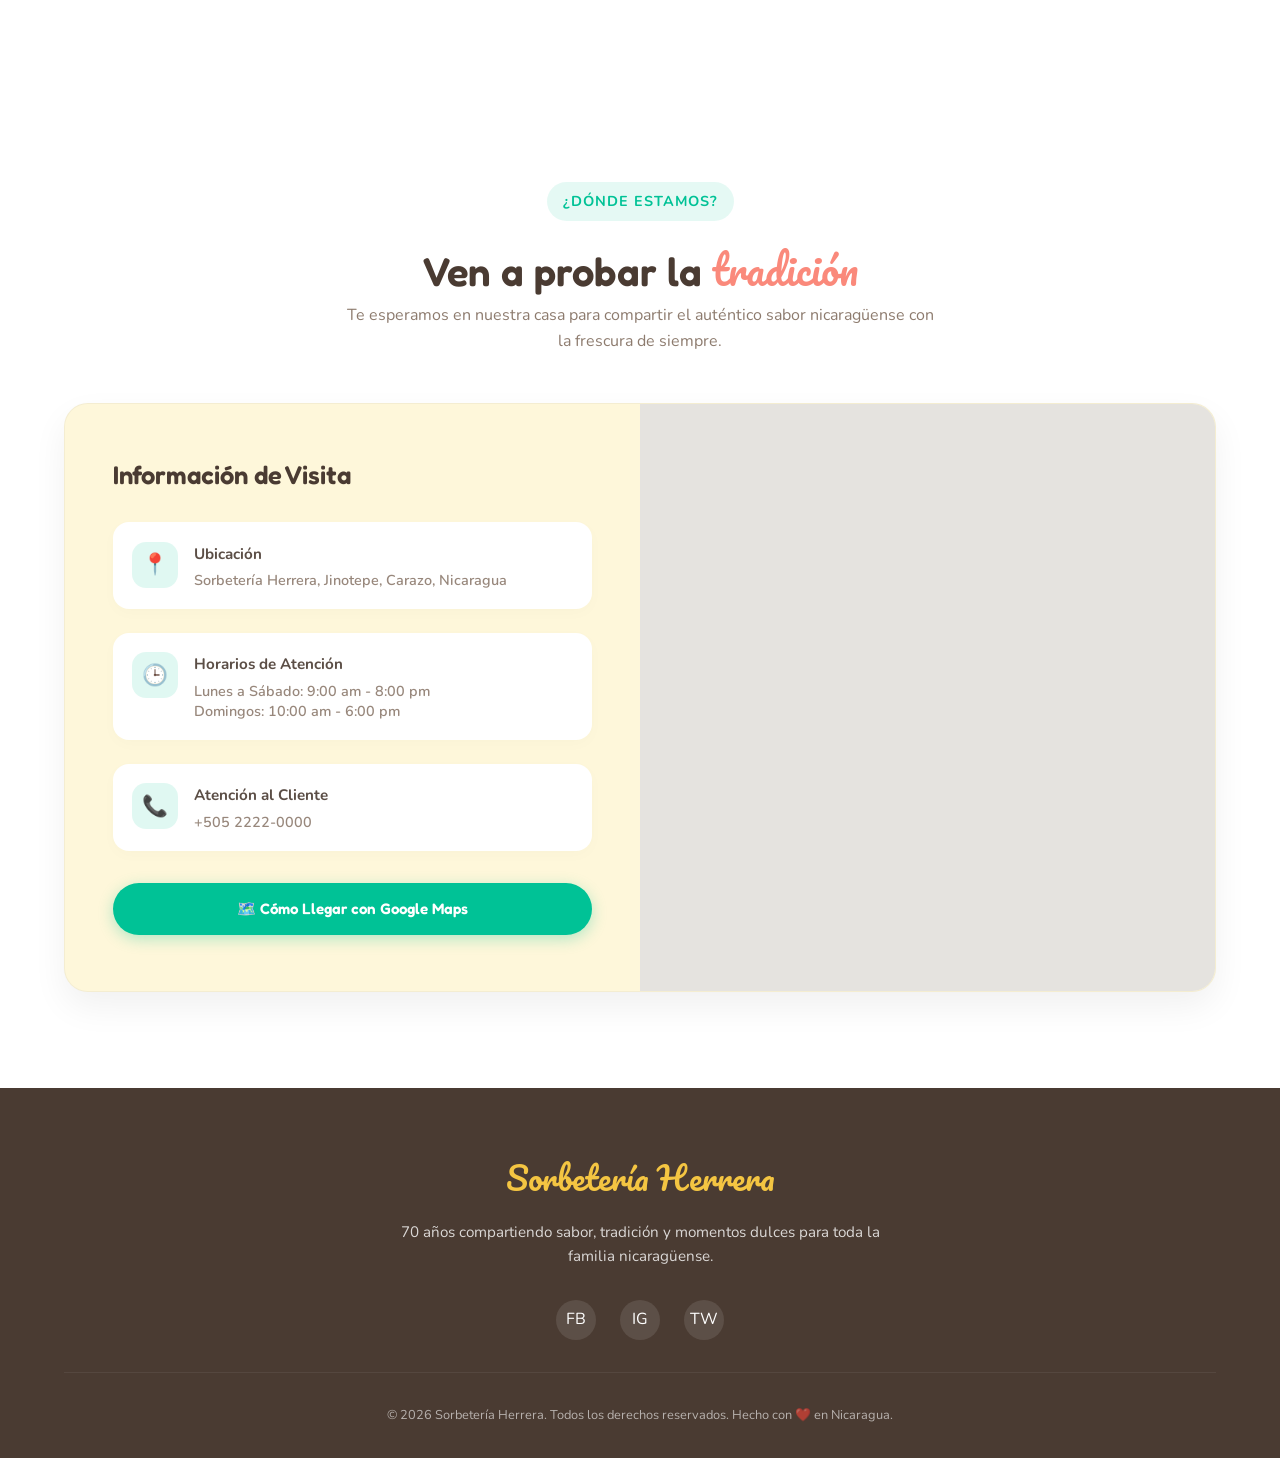
==== commit ec9d1d59: "Barras" ====
--- a/index.html
+++ b/index.html
@@ -10,7 +10,7 @@
     <link rel="preconnect" href="https://fonts.gstatic.com" crossorigin>
     <link href="https://fonts.googleapis.com/css2?family=Fredoka:wght@400;600&family=Nunito:wght@300;400;700&family=Pacifico&display=swap" rel="stylesheet">
     <!-- Estilos CSS -->
-    <link rel="stylesheet" href="styles.css">
+    <link rel="stylesheet" href="/css/styles.css">
     
 </head>
 <body>
@@ -24,10 +24,10 @@
             <div class="menu-movil-toggle" onclick="alternarMenu()">☰</div>
             <nav class="navegacion-menu" id="nav-menu">
                 <a href="#inicio" class="enlace-nav">Inicio</a>
-                <a href="#productos" class="enlace-nav">Sabores</a>
+                <a href="#productos" class="enlace-nav">Lineas</a>
                 <a href="#nosotros" class="enlace-nav">Historia</a>
                 <a href="#contacto" class="enlace-nav">Contacto</a>
-                <a href="#productos" class="boton boton-nav-cta">Ver Sabores</a>
+                <a href="/catalogo.html" class="boton boton-nav-cta">Ver catalogo</a>
             </nav>
         </div>
     </header>
--- a/css/styles.css
+++ b/css/styles.css
@@ -0,0 +1,984 @@
+:root{
+
+     --color-primario: #00C296;      /* Verde Turquesa */
+            --color-coral: #FA897B;         /* Fresa/Coral */
+            --color-vainilla: #F4C542;      /* Amarillo Vainilla */
+            --color-lila: #CCABD8;          /* Lila Pastel */
+            
+            /* Neutros Cálidos */
+            --color-fondo: #FEF7DA;         /* Crema muy suave */
+            --color-blanco: #FFFFFF;
+            --color-texto-principal: #4A3B32; /* Marrón oscuro/Chocolatoso */
+            --color-texto-suave: #8D7B6E;   /* Gris cálido */
+            --color-sombra: rgba(74, 59, 50, 0.08);
+            
+            /* Tipografías */
+            --fuente-titulos: 'Fredoka', sans-serif; /* Redondeada y amigable */
+            --fuente-acento: 'Pacifico', cursive;   /* Manuscrita para detalles */
+            --fuente-cuerpo: 'Nunito', sans-serif;  /* Lectura clara */
+
+            /* Espaciado y Bordes */
+            --radio-borde-grande: 30px;
+            --radio-borde-pequeno: 12px;
+            --contenedor-ancho: 1200px;
+            --espaciado-vertical: 6rem;
+        
+
+
+}
+           
+
+        * {
+            margin: 0;
+            padding: 0;
+            box-sizing: border-box;
+        }
+
+        html {
+            scroll-behavior: smooth;
+        }
+
+        body {
+            font-family: var(--fuente-cuerpo);
+            background-color: var(--color-fondo);
+            color: var(--color-texto-principal);
+            line-height: 1.6;
+            overflow-x: hidden;
+        }
+
+        h1, h2, h3, h4 {
+            font-family: var(--fuente-titulos);
+            font-weight: 600;
+            line-height: 1.2;
+        }
+
+        p {
+            margin-bottom: 1rem;
+        }
+
+        a {
+            text-decoration: none;
+            color: inherit;
+            transition: all 0.3s ease;
+        }
+
+        ul {
+            list-style: none;
+        }
+
+        img {
+            max-width: 100%;
+            height: auto;
+            display: block;
+        }
+
+        .contenedor {
+            width: 90%;
+            max-width: var(--contenedor-ancho);
+            margin: 0 auto;
+            position: relative;
+        }
+
+        /* Utilidades de Animación */
+        @keyframes flotar {
+            0%, 100% { transform: translateY(0); }
+            50% { transform: translateY(-10px); }
+        }
+
+        @keyframes aparecer-arriba {
+            from { opacity: 0; transform: translateY(30px); }
+            to { opacity: 1; transform: translateY(0); }
+        }
+        @keyframes desplazar-cinta{
+  to{ transform:translateX(-50%); }
+}
+
+        .animacion-flotante {
+            animation: flotar 4s ease-in-out infinite;
+        }
+
+        .elemento-aparece {
+            animation: aparecer-arriba 0.8s ease-out forwards;
+        }
+
+        /* Respetar preferencias de movimiento reducido */
+        @media (prefers-reduced-motion: reduce) {
+            * {
+                animation-duration: 0.01ms !important;
+                animation-iteration-count: 1 !important;
+                transition-duration: 0.01ms !important;
+                scroll-behavior: auto !important;
+            }
+        }
+
+        /* Botones Globales */
+        .boton {
+            display: inline-block;
+            padding: 14px 32px;
+            border-radius: 50px;
+            font-family: var(--fuente-titulos);
+            font-weight: 600;
+            font-size: 1rem;
+            cursor: pointer;
+            border: none;
+            transition: transform 0.3s cubic-bezier(0.175, 0.885, 0.32, 1.275), box-shadow 0.3s ease;
+            text-align: center;
+        }
+
+        .boton:hover {
+            transform: translateY(-4px);
+            box-shadow: 0 10px 20px rgba(0,0,0,0.1);
+        }
+
+        .boton-primario {
+            background-color: var(--color-primario);
+            color: var(--color-blanco);
+            box-shadow: 0 4px 15px rgba(0, 194, 150, 0.3);
+        }
+
+        .boton-secundario {
+            background-color: var(--color-blanco);
+            color: var(--color-primario);
+            border: 2px solid var(--color-primario);
+        }
+        
+        .boton-acento {
+            background-color: var(--color-coral);
+            color: var(--color-blanco);
+            box-shadow: 0 4px 15px rgba(250, 137, 123, 0.3);
+        }
+
+        /* ========================================
+           INICIO: ENCABEZADO
+        ========================================= */
+        .encabezado {
+            position: fixed;
+            top: 0;
+            left: 0;
+            width: 100%;
+            z-index: 1000;
+            padding: 1rem 0;
+            transition: all 0.4s ease;
+            background-color: transparent;
+        }
+
+        .encabezado.scrolled {
+            background-color: rgba(255, 253, 247, 0.95);
+            backdrop-filter: blur(10px);
+            box-shadow: 0 4px 20px var(--color-sombra);
+            padding: 0.8rem 0;
+        }
+
+        .encabezado-contenido {
+            display: flex;
+            justify-content: space-between;
+            align-items: center;
+        }
+
+        .logo-marca {
+            font-family: var(--fuente-titulos);
+            font-size: 1.6rem;
+            font-weight: 700;
+            color: var(--color-texto-principal);
+            display: flex;
+            align-items: center;
+            gap: 8px;
+        }
+
+        .logo-marca span {
+            color: var(--color-primario);
+        }
+
+        .navegacion-menu {
+            display: flex;
+            gap: 2.5rem;
+            align-items: center;
+        }
+
+        .enlace-nav {
+            font-weight: 600;
+            font-size: 1rem;
+            color: var(--color-texto-principal);
+            position: relative;
+        }
+
+        .enlace-nav::after {
+            content: '';
+            position: absolute;
+            bottom: -4px;
+            left: 0;
+            width: 0;
+            height: 3px;
+            background-color: var(--color-vainilla);
+            border-radius: 2px;
+            transition: width 0.3s ease;
+        }
+
+        .enlace-nav:hover::after {
+            width: 100%;
+        }
+
+        .boton-nav-cta {
+            padding: 10px 24px;
+            font-size: 0.9rem;
+            background-color: var(--color-coral);
+            color: var(--color-texto-principal);
+        }
+
+        .menu-movil-toggle {
+            display: none;
+            font-size: 1.8rem;
+            cursor: pointer;
+            color: var(--color-texto-principal);
+        }
+        /* ========================================
+           FIN: ENCABEZADO
+        ========================================= */
+
+        /* ========================================
+           INICIO: HERO
+        ========================================= */
+        .seccion-hero {
+            position: relative;
+            min-height: 90vh;
+            display: flex;
+            align-items: center;
+            padding-top: 80px; /* Compensar header fijo */
+            overflow: hidden;
+            background: radial-gradient(circle at top right, #fff8e1 0%, var(--color-fondo) 40%);
+        }
+
+        .grid-hero {
+            display: grid;
+            grid-template-columns: 1fr 1fr;
+            gap: 2rem;
+            align-items: center;
+        }
+
+        .contenido-texto-hero {
+            z-index: 2;
+        }
+
+        .etiqueta-tradicion {
+            display: inline-block;
+            background-color: rgba(0, 194, 150, 0.1);
+            color: var(--color-primario);
+            padding: 8px 16px;
+            border-radius: 20px;
+            font-weight: 700;
+            font-size: 0.9rem;
+            margin-bottom: 1.5rem;
+            letter-spacing: 1px;
+            text-transform: uppercase;
+        }
+
+        .titulo-hero {
+            font-size: clamp(2.5rem, 5vw, 4.5rem);
+            color: var(--color-texto-principal);
+            margin-bottom: 1.5rem;
+            line-height: 1.1;
+        }
+
+        .numero-destacado {
+            display: inline-block;
+            color: var(--color-coral);
+            font-family: var(--fuente-acento);
+            font-size: 1.2em;
+            position: relative;
+            transform: rotate(-5deg);
+        }
+
+        .numero-destacado::after {
+            content: '';
+            position: absolute;
+            bottom: 10px;
+            left: -10px;
+            width: 120%;
+            height: 15px;
+            background-color: var(--color-vainilla);
+            opacity: 0.4;
+            z-index: -1;
+            border-radius: 10px;
+        }
+
+        .subtitulo-hero {
+            font-size: 1.2rem;
+            color: var(--color-texto-suave);
+            margin-bottom: 2.5rem;
+            max-width: 500px;
+        }
+
+        .grupo-botones-hero {
+            display: flex;
+            gap: 1rem;
+            flex-wrap: wrap;
+        }
+
+        .contenedor-imagen-hero {
+            position: relative;
+            z-index: 1;
+        }
+
+        .forma-blob-hero {
+            position: absolute;
+            top: 50%;
+            left: 50%;
+            transform: translate(-50%, -50%);
+            width: 120%;
+            height: 120%;
+            background-color: rgba(204, 171, 216, 0.2); /* Lila suave */
+            border-radius: 40% 60% 70% 30% / 40% 50% 60% 50%;
+            z-index: -1;
+            animation: flotar 8s ease-in-out infinite alternate;
+        }
+
+        .imagen-principal-hero {
+            border-radius: var(--radio-borde-grande);
+            box-shadow: 20px 20px 0px var(--color-vainilla);
+            transform: rotate(2deg);
+            transition: transform 0.5s ease;
+        }
+
+        .imagen-principal-hero:hover {
+            transform: rotate(0deg) scale(1.02);
+        }
+
+        /* Elementos decorativos flotantes */
+        .decoracion-flotante {
+            position: absolute;
+            z-index: 0;
+            opacity: 0.6;
+        }
+        .dec-1 { top: 10%; left: 5%; width: 50px; animation-delay: 0s; }
+        .dec-2 { bottom: 15%; right: 10%; width: 70px; animation-delay: 1s; }
+        .dec-3 { top: 20%; right: 45%; width: 40px; animation-delay: 2s; }
+
+        /* ========================================
+           FIN: HERO
+        ========================================= */
+/* ---------------------------------------------------------------------
+   05 · CINTA DE SABORES (MARQUESINA)
+--------------------------------------------------------------------- */
+.cinta-sabores{
+  background:#FDF1BF;
+  color:var(--color-crema);
+  overflow:hidden;
+  padding-block:.95rem;
+}
+.cinta-pista{
+  display:flex; width:max-content;
+  animation:desplazar-cinta 34s linear infinite;
+}
+.cinta-sabores:hover .cinta-pista{ animation-play-state:paused; }
+.cinta-grupo{
+  display:flex; align-items:center; gap:2.8rem;
+  padding-right:2.8rem;
+  font-family:var(--tipografia-titulo);
+  font-style:italic; font-size:1.08rem;
+  white-space:nowrap;
+}
+.cinta-grupo .separador{ color:black; font-style:normal; }
+        /* ========================================
+           INICIO: PRODUCTOS
+        ========================================= */
+        .seccion-productos {
+            padding: var(--espaciado-vertical) 0;
+            background-color: var(--color-blanco);
+            position: relative;
+            overflow: hidden;
+        }
+
+        /* Onda divisoria superior */
+        .onda-divisoria {
+            position: absolute;
+            top: 0;
+            left: 0;
+            width: 100%;
+            overflow: hidden;
+            line-height: 0;
+            transform: rotate(180deg);
+        }
+
+        .onda-divisoria svg {
+            position: relative;
+            display: block;
+            width: calc(100% + 1.3px);
+            height: 60px;
+        }
+
+        .onda-divisoria .relleno-forma {
+            fill: var(--color-fondo);
+        }
+
+        .encabezado-seccion {
+            text-align: center;
+            margin-bottom: 3rem;
+            position: relative;
+            z-index: 2;
+        }
+
+        .titulo-seccion {
+            font-size: 2.5rem;
+            color: var(--color-texto-principal);
+            margin-bottom: 0.5rem;
+        }
+
+        .titulo-seccion span {
+            color: var(--color-coral);
+            font-family: var(--fuente-acento);
+            font-weight: 400;
+        }
+
+        .carrusel-productos {
+            display: flex;
+            gap: 2rem;
+            overflow-x: auto;
+            padding: 2rem 5% 4rem 5%; /* Padding inferior grande para sombra hover */
+            scroll-snap-type: x mandatory;
+            -webkit-overflow-scrolling: touch;
+            scrollbar-width: none;
+        }
+
+        .carrusel-productos::-webkit-scrollbar {
+            display: none;
+        }
+
+        .tarjeta-sabor {
+            flex: 0 0 320px;
+            scroll-snap-align: center;
+            background-color: var(--color-fondo);
+            border-radius: var(--radio-borde-grande);
+            overflow: hidden;
+            position: relative;
+            transition: all 0.4s cubic-bezier(0.175, 0.885, 0.32, 1.275);
+            border: 1px solid rgba(0,0,0,0.03);
+        }
+
+        .tarjeta-sabor:hover {
+            transform: translateY(-15px);
+            box-shadow: 0 20px 40px rgba(0,0,0,0.1);
+        }
+
+        .contenedor-imagen-tarjeta {
+            height: 220px;
+            overflow: hidden;
+            position: relative;
+        }
+
+        .contenedor-imagen-tarjeta img {
+            width: 100%;
+            height: 100%;
+            object-fit: cover;
+            transition: transform 0.5s ease;
+        }
+
+        .tarjeta-sabor:hover .contenedor-imagen-tarjeta img {
+            transform: scale(1.1);
+        }
+
+        .etiqueta-categoria {
+            position: absolute;
+            top: 15px;
+            right: 15px;
+            background-color: var(--color-blanco);
+            padding: 5px 12px;
+            border-radius: 20px;
+            font-size: 0.8rem;
+            font-weight: 700;
+            box-shadow: 0 4px 10px rgba(0,0,0,0.1);
+        }
+
+        .contenido-tarjeta {
+            padding: 1.5rem;
+            text-align: center;
+        }
+
+        .titulo-sabor {
+            font-size: 1.4rem;
+            margin-bottom: 0.5rem;
+            color: var(--color-texto-principal);
+        }
+
+        .desc-sabor {
+            font-size: 0.95rem;
+            color: var(--color-texto-suave);
+            margin-bottom: 1.5rem;
+        }
+
+        /* Variaciones de color por tarjeta (usando nth-child para demo) */
+        .tarjeta-sabor:nth-child(1) .titulo-sabor { color: var(--color-coral); }
+        .tarjeta-sabor:nth-child(1) .etiqueta-categoria { color: var(--color-coral); }
+        
+        .tarjeta-sabor:nth-child(2) .titulo-sabor { color: var(--color-primario); }
+        .tarjeta-sabor:nth-child(2) .etiqueta-categoria { color: var(--color-primario); }
+
+        .tarjeta-sabor:nth-child(3) .titulo-sabor { color: #9C78E2; } /* Lila más fuerte */
+        .tarjeta-sabor:nth-child(3) .etiqueta-categoria { color: #9C78E2; }
+
+        .tarjeta-sabor:nth-child(4) .titulo-sabor { color: var(--color-vainilla); text-shadow: 0 1px 1px rgba(0,0,0,0.1); }
+        .tarjeta-sabor:nth-child(4) .etiqueta-categoria { color: #dcb33b; }
+
+        /* ========================================
+           FIN: PRODUCTOS
+        ========================================= */
+
+        /* ========================================
+           INICIO: SECCIÓN DESTACADA (70 AÑOS)
+        ========================================= */
+        .seccion-destacada-70 {
+            padding: 4rem 0;
+            background-color: var(--color-primario);
+            color: var(--color-blanco);
+            position: relative;
+            overflow: hidden;
+            text-align: center;
+        }
+
+        .blobs-fondo {
+            position: absolute;
+            top: 0;
+            left: 0;
+            width: 100%;
+            height: 100%;
+            pointer-events: none;
+        }
+
+        .blob {
+            position: absolute;
+            background: rgba(255,255,255,0.1);
+            border-radius: 50%;
+        }
+
+        .blob-1 { width: 300px; height: 300px; top: -100px; left: -50px; }
+        .blob-2 { width: 200px; height: 200px; bottom: -50px; right: 10%; }
+
+        .contenido-destacado {
+            position: relative;
+            z-index: 2;
+            display: flex;
+            justify-content: center;
+            align-items: center;
+            flex-wrap: wrap;
+            gap: 3rem;
+        }
+
+        .dato-visual {
+            display: flex;
+            flex-direction: column;
+            align-items: center;
+        }
+
+        .numero-grande {
+            font-family: var(--fuente-acento);
+            font-size: 4rem;
+            line-height: 1;
+            margin-bottom: 0.5rem;
+        }
+
+        .texto-dato {
+            font-weight: 600;
+            font-size: 1.1rem;
+            opacity: 0.9;
+        }
+
+        .separador-vertical {
+            width: 2px;
+            height: 60px;
+            background-color: rgba(255,255,255,0.3);
+            display: none; /* Oculto en móvil */
+        }
+
+        @media (min-width: 768px) {
+            .separador-vertical { display: block; }
+        }
+
+        /* ========================================
+           FIN: SECCIÓN DESTACADA
+        ========================================= */
+
+        /* ========================================
+           INICIO: SOBRE NOSOTROS
+        ========================================= */
+        .seccion-nosotros {
+            padding: var(--espaciado-vertical) 0;
+            background-color: var(--color-fondo);
+        }
+
+        .grid-nosotros {
+            display: grid;
+            grid-template-columns: 1fr;
+            gap: 3rem;
+            align-items: center;
+        }
+
+        @media (min-width: 992px) {
+            .grid-nosotros {
+                grid-template-columns: 1fr 1fr;
+                gap: 5rem;
+            }
+        }
+
+        .contenedor-foto-historia {
+            position: relative;
+        }
+
+        .marco-foto {
+            border-radius: var(--radio-borde-grande);
+            overflow: hidden;
+            box-shadow: 0 20px 40px rgba(0,0,0,0.1);
+            position: relative;
+            z-index: 1;
+        }
+
+        .sello-flotante {
+            position: absolute;
+            bottom: -20px;
+            right: -20px;
+            background-color: var(--color-vainilla);
+            color: var(--color-texto-principal);
+            width: 120px;
+            height: 120px;
+            border-radius: 50%;
+            display: flex;
+            flex-direction: column;
+            justify-content: center;
+            align-items: center;
+            text-align: center;
+            font-weight: 700;
+            box-shadow: 0 10px 20px rgba(0,0,0,0.1);
+            z-index: 2;
+            transform: rotate(15deg);
+            border: 4px solid var(--color-blanco);
+        }
+
+        .sello-texto-peq {
+            font-size: 0.8rem;
+            text-transform: uppercase;
+        }
+        
+        .sello-numero {
+            font-size: 1.8rem;
+            font-family: var(--fuente-acento);
+            line-height: 1;
+        }
+
+        .texto-nosotros h2 {
+            font-size: 2.5rem;
+            margin-bottom: 1.5rem;
+            color: var(--color-texto-principal);
+        }
+
+        .texto-nosotros p {
+            color: var(--color-texto-suave);
+            font-size: 1.1rem;
+            margin-bottom: 1.5rem;
+        }
+
+        /* ========================================
+           FIN: SOBRE NOSOTROS
+        ========================================= */
+
+        /* ========================================
+           INICIO: PROCESO ARTESANAL
+        ========================================= */
+        .seccion-proceso {
+            padding: var(--espaciado-vertical) 0;
+            background-color: #fff;
+        }
+
+        .grid-pasos {
+            display: grid;
+            grid-template-columns: repeat(auto-fit, minmax(220px, 1fr));
+            gap: 2rem;
+            margin-top: 3rem;
+        }
+
+        .paso-item {
+            text-align: center;
+            padding: 2rem;
+            border-radius: var(--radio-borde-grande);
+            background-color: var(--color-fondo);
+            transition: transform 0.3s ease;
+        }
+
+        .paso-item:hover {
+            transform: translateY(-10px);
+            background-color: #fff;
+            box-shadow: 0 10px 30px var(--color-sombra);
+        }
+
+        .icono-paso {
+            font-size: 2.5rem;
+            margin-bottom: 1rem;
+            display: inline-block;
+            background-color: var(--color-blanco);
+            width: 80px;
+            height: 80px;
+            line-height: 80px;
+            border-radius: 50%;
+            box-shadow: 0 5px 15px rgba(0,0,0,0.05);
+            color: var(--color-primario);
+        }
+
+        .paso-item:nth-child(2) .icono-paso { color: var(--color-coral); }
+        .paso-item:nth-child(3) .icono-paso { color: var(--color-vainilla); }
+        .paso-item:nth-child(4) .icono-paso { color: var(--color-lila); }
+
+        .titulo-paso {
+            font-size: 1.2rem;
+            margin-bottom: 0.5rem;
+            color: var(--color-texto-principal);
+        }
+
+        .desc-paso {
+            font-size: 0.9rem;
+            color: var(--color-texto-suave);
+        }
+
+        /* ========================================
+           FIN: PROCESO ARTESANAL
+        ========================================= */
+
+        
+  /* ========================================
+   INICIO: CONTACTO REDISEÑADO
+========================================= */
+.seccion-contacto {
+    padding: var(--espaciado-vertical) 0;
+    background-color: var(--color-blanco);
+}
+
+.tarjeta-contacto-wrapper {
+    display: grid;
+    grid-template-columns: 1fr;
+    background-color: var(--color-fondo);
+    border-radius: 24px;
+    overflow: hidden;
+    box-shadow: 0 15px 35px rgba(0, 0, 0, 0.06);
+    border: 1px solid rgba(0, 0, 0, 0.04);
+    margin-top: 2.5rem;
+}
+
+@media (min-width: 992px) {
+    .tarjeta-contacto-wrapper {
+        grid-template-columns: 1fr 1fr;
+        min-height: 480px;
+    }
+}
+
+/* Columna de Información */
+.info-contacto-detalles {
+    padding: 2.5rem 2rem;
+    display: flex;
+    flex-direction: column;
+    justify-content: space-between;
+}
+
+@media (min-width: 768px) {
+    .info-contacto-detalles {
+        padding: 3.5rem 3rem;
+    }
+}
+
+.titulo-contacto-bloque {
+    font-size: 1.6rem;
+    color: var(--color-texto-principal);
+    margin-bottom: 2rem;
+    font-family: var(--fuente-titulos);
+}
+
+.grid-datos-contacto {
+    display: flex;
+    flex-direction: column;
+    gap: 1.5rem;
+    margin-bottom: 2rem;
+}
+
+.tarjeta-dato-item {
+    display: flex;
+    align-items: flex-start;
+    gap: 1rem;
+    padding: 1.2rem;
+    background-color: var(--color-blanco);
+    border-radius: 16px;
+    box-shadow: 0 4px 15px rgba(0, 0, 0, 0.02);
+    transition: transform 0.3s ease, box-shadow 0.3s ease;
+}
+
+.tarjeta-dato-item:hover {
+    transform: translateY(-2px);
+    box-shadow: 0 8px 20px rgba(0, 0, 0, 0.05);
+}
+
+.icono-dato-insignia {
+    width: 46px;
+    height: 46px;
+    background-color: rgba(0, 194, 150, 0.12);
+    border-radius: 14px;
+    display: flex;
+    align-items: center;
+    justify-content: center;
+    font-size: 1.3rem;
+    flex-shrink: 0;
+}
+
+.texto-dato strong {
+    display: block;
+    font-size: 0.95rem;
+    color: var(--color-texto-principal);
+    margin-bottom: 0.25rem;
+}
+
+.texto-dato p {
+    margin: 0;
+    font-size: 0.9rem;
+    color: var(--color-texto-suave);
+    line-height: 1.4;
+}
+
+.boton-ruta-gmaps {
+    text-align: center;
+    display: block;
+    width: 100%;
+    padding: 14px 20px;
+    font-size: 0.95rem;
+}
+
+/* Columna de Mapa */
+.mapa-contacto-contenedor {
+    width: 100%;
+    height: 320px;
+    position: relative;
+    background-color: #e5e3df;
+}
+
+@media (min-width: 992px) {
+    .mapa-contacto-contenedor {
+        height: 100%;
+        min-height: 100%;
+    }
+}
+
+.mapa-contacto-contenedor iframe {
+    width: 100%;
+    height: 100%;
+    border: 0;
+}
+/* ========================================
+   FIN: CONTACTO REDISEÑADO
+========================================= */
+
+        /* ========================================
+           INICIO: FOOTER
+        ========================================= */
+        .pie-pagina {
+            background-color: var(--color-texto-principal);
+            color: var(--color-blanco);
+            padding: 4rem 0 2rem 0;
+            text-align: center;
+        }
+
+        .logo-footer {
+            font-family: var(--fuente-acento);
+            font-size: 2rem;
+            margin-bottom: 1rem;
+            display: block;
+            color: var(--color-vainilla);
+        }
+
+        .frase-footer {
+            max-width: 500px;
+            margin: 0 auto 2rem auto;
+            opacity: 0.8;
+            font-size: 0.95rem;
+        }
+
+        .redes-sociales {
+            display: flex;
+            justify-content: center;
+            gap: 1.5rem;
+            margin-bottom: 2rem;
+        }
+
+        .icono-social {
+            width: 40px;
+            height: 40px;
+            background-color: rgba(255,255,255,0.1);
+            border-radius: 50%;
+            display: flex;
+            align-items: center;
+            justify-content: center;
+            transition: background-color 0.3s ease;
+        }
+
+        .icono-social:hover {
+            background-color: var(--color-primario);
+        }
+
+        .copyright {
+            border-top: 1px solid rgba(255,255,255,0.1);
+            padding-top: 2rem;
+            font-size: 0.8rem;
+            opacity: 0.6;
+        }
+
+        /* ========================================
+           FIN: FOOTER
+        ========================================= */
+
+        /* ========================================
+           RESPONSIVE DESIGN
+        ========================================= */
+        @media (max-width: 768px) {
+            .navegacion-menu {
+                display: none;
+                position: absolute;
+                top: 100%;
+                left: 0;
+                width: 100%;
+                background-color: var(--color-blanco);
+                flex-direction: column;
+                padding: 2rem;
+                box-shadow: 0 10px 20px rgba(0,0,0,0.1);
+                text-align: center;
+                border-top: 1px solid #eee;
+            }
+
+            .navegacion-menu.activo {
+                display: flex;
+            }
+
+            .menu-movil-toggle {
+                display: block;
+            }
+
+            .grid-hero {
+                grid-template-columns: 1fr;
+                text-align: center;
+            }
+
+            .contenido-texto-hero {
+                order: 2;
+            }
+
+            .contenedor-imagen-hero {
+                order: 1;
+                margin-bottom: 2rem;
+            }
+
+            .grupo-botones-hero {
+                justify-content: center;
+            }
+
+            .titulo-hero {
+                font-size: 2.5rem;
+            }
+
+            .seccion-destacada-70 {
+                padding: 3rem 0;
+            }
+
+            .dato-visual {
+                margin-bottom: 1rem;
+            }
+        }
